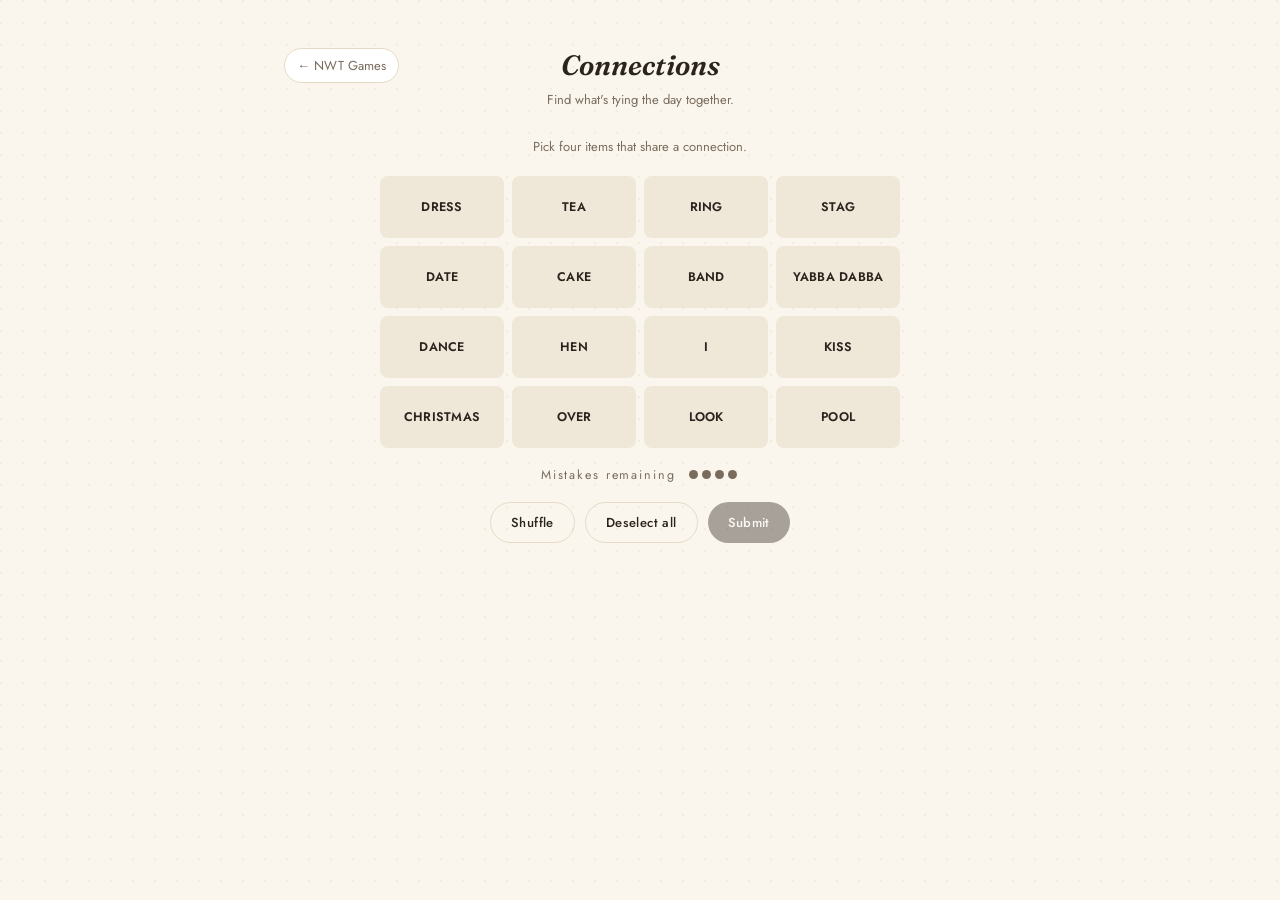
==== connections.html @ b5758e6f "Add files via upload" ====
<!DOCTYPE html>
<html lang="en">
<head>
<meta charset="UTF-8">
<meta name="viewport" content="width=device-width, initial-scale=1.0">
<title>Connections — NWT Games</title>
<link rel="stylesheet" href="styles.css">
</head>
<body>

<div class="confetti"></div>

<div class="wrap">

  <div class="game-header">
    <a class="back-link" href="index.html">&larr; NWT Games</a>
    <h1 class="game-title">Connections</h1>
  </div>
  <p class="game-sub">Find what's tying the day together.</p>
  <p class="conn-instructions">Pick four items that share a connection.</p>

  <div id="solvedGroups"></div>
  <div class="conn-grid" id="grid"></div>

  <div class="mistakes" id="mistakes"></div>

  <div class="conn-controls">
    <button class="pill-btn ghost" id="shuffleBtn">Shuffle</button>
    <button class="pill-btn ghost" id="deselectBtn">Deselect all</button>
    <button class="pill-btn" id="submitBtn">Submit</button>
  </div>

</div>

<div class="toast" id="toast"></div>

<script src="confetti.js"></script>
<script>
const CATEGORIES = [
  { key:'y', name:'Things that follow "Wedding ___"', words:['RING','DRESS','CAKE','BAND'] },
  { key:'g', name:'Can precede "Party"',               words:['HEN','CHRISTMAS','TEA','POOL'] },
  { key:'b', name:'Things that follow "First"',        words:['DANCE','LOOK','KISS','DATE'] },
  { key:'p', name:'Things that precede "Do"',          words:['OVER','STAG','I','YABBA DABBA'] },
];
const MAX_MISTAKES = 4;

let allWords = [];
CATEGORIES.forEach(cat=>{
  cat.words.forEach(w=> allWords.push({ word:w, cat:cat.key }));
});

let order = [...allWords];
let selected = [];
let solved = [];
let mistakesUsed = 0;
let locked = false;

const grid = document.getElementById('grid');
const solvedGroupsEl = document.getElementById('solvedGroups');
const mistakesEl = document.getElementById('mistakes');
const toastEl = document.getElementById('toast');
const submitBtn = document.getElementById('submitBtn');

function shuffle(arr){
  const a = [...arr];
  for(let i=a.length-1;i>0;i--){
    const j = Math.floor(Math.random()*(i+1));
    [a[i],a[j]] = [a[j],a[i]];
  }
  return a;
}

function showToast(msg){
  toastEl.textContent = msg;
  toastEl.classList.add('show');
  setTimeout(()=>toastEl.classList.remove('show'), 1300);
}

function render(){
  grid.innerHTML = '';
  const remaining = order.filter(item => !solved.includes(item.cat));
  remaining.forEach(item=>{
    const cell = document.createElement('button');
    cell.className = 'conn-cell';
    cell.textContent = item.word;
    if(selected.includes(item.word)) cell.classList.add('selected');
    cell.addEventListener('click', ()=> toggleSelect(item.word));
    grid.appendChild(cell);
  });

  solvedGroupsEl.innerHTML = '';
  solved.forEach(catKey=>{
    const cat = CATEGORIES.find(c=>c.key===catKey);
    const div = document.createElement('div');
    div.className = 'solved-group ' + catKey;
    div.innerHTML = `<div class="g-title">${cat.name}</div><div class="g-items">${cat.words.join(' · ')}</div>`;
    solvedGroupsEl.appendChild(div);
  });

  mistakesEl.innerHTML = 'Mistakes remaining&nbsp; ' +
    Array.from({length:MAX_MISTAKES}).map((_,i)=>
      `<span class="dot${i < mistakesUsed ? ' used' : ''}"></span>`
    ).join('');

  submitBtn.disabled = selected.length !== 4;

  if(solved.length === CATEGORIES.length){
    submitBtn.disabled = true;
    setTimeout(()=>showToast("Solved! You two really do belong together 🥂"), 300);
  }
}

function toggleSelect(word){
  if(locked) return;
  if(selected.includes(word)){
    selected = selected.filter(w=>w!==word);
  } else {
    if(selected.length >= 4) return;
    selected.push(word);
  }
  render();
}

function submitGuess(){
  if(selected.length !== 4 || locked) return;
  locked = true;

  const cats = selected.map(w => allWords.find(a=>a.word===w).cat);
  const allSame = cats.every(c => c === cats[0]);

  if(allSame){
    solved.push(cats[0]);
    selected = [];
    locked = false;
    render();
  } else {
    // count how close: same-category overlap
    const counts = {};
    cats.forEach(c => counts[c] = (counts[c]||0) + 1);
    const maxCount = Math.max(...Object.values(counts));

    document.querySelectorAll('.conn-cell.selected').forEach(el=>el.classList.add('shake'));
    mistakesUsed++;

    setTimeout(()=>{
      document.querySelectorAll('.conn-cell.selected').forEach(el=>el.classList.remove('shake'));
      if(maxCount === 3) showToast('One away…');
      locked = false;

      if(mistakesUsed >= MAX_MISTAKES){
        // reveal remaining groups
        CATEGORIES.forEach(c=>{ if(!solved.includes(c.key)) solved.push(c.key); });
        selected = [];
        render();
        setTimeout(()=>showToast('Out of guesses — here\'s the full list'), 300);
      } else {
        render();
      }
    }, 420);
  }
}

document.getElementById('submitBtn').addEventListener('click', submitGuess);
document.getElementById('deselectBtn').addEventListener('click', ()=>{ selected = []; render(); });
document.getElementById('shuffleBtn').addEventListener('click', ()=>{
  order = shuffle(order);
  render();
});

order = shuffle(order);
render();
</script>
</body>
</html>
---- styles.css ----
/* ============================================================
   NWT GAMES — shared design system
   Newly Wed Times, styled like a kept wedding invitation:
   ivory stock, foil-gold rule work, a wax-seal badge per game,
   restrained confetti drift as the one animated flourish.
   ============================================================ */

@import url('https://fonts.googleapis.com/css2?family=Fraunces:ital,opsz,wght@0,9..144,400;0,9..144,600;1,9..144,500;1,9..144,600&family=Jost:wght@400;500;600&family=JetBrains+Mono:wght@500;700&display=swap');

:root{
  --ivory:      #FBF6ED;
  --paper:      #FFFFFF;
  --ink:        #2B231D;
  --ink-soft:   #7A6C5D;
  --rule:       #E4D9C6;

  --rose:       #C1707E;
  --rose-deep:  #9C4A58;
  --gold:       #AE8A4E;
  --gold-soft:  #E8D9B8;

  --cat-yellow: #C79A2E;
  --cat-yellow-bg: #FBF0D6;
  --cat-green:  #6E8B5E;
  --cat-green-bg:  #E7EFDF;
  --cat-blue:   #5C7C9C;
  --cat-blue-bg:   #E1EAF1;
  --cat-purple: #8A6389;
  --cat-purple-bg: #EEE1EC;

  --radius: 14px;
  --shadow: 0 1px 2px rgba(43,35,29,0.06), 0 8px 24px rgba(43,35,29,0.07);
}

*{ box-sizing:border-box; }
html,body{ margin:0; padding:0; }

body{
  background:var(--ivory);
  color:var(--ink);
  font-family:'Jost',sans-serif;
  min-height:100vh;
  position:relative;
  overflow-x:hidden;
}

/* faint linen texture so the ivory doesn't read flat */
body::before{
  content:"";
  position:fixed; inset:0;
  background-image:
    radial-gradient(circle at 1px 1px, rgba(174,138,78,0.10) 1px, transparent 0);
  background-size:22px 22px;
  pointer-events:none;
  z-index:0;
}

a{ color:inherit; }

/* ---------- confetti drift (signature ambient motion) ---------- */
.confetti{
  position:fixed; inset:0; pointer-events:none; z-index:1; overflow:hidden;
}
.confetti span{
  position:absolute; top:-5%;
  width:7px; height:11px;
  opacity:0.55;
  animation:drift linear infinite;
  border-radius:1px;
}
@keyframes drift{
  to{ transform:translateY(112vh) rotate(200deg); }
}
@media (prefers-reduced-motion: reduce){
  .confetti{ display:none; }
}

/* ---------- shell ---------- */
.wrap{
  position:relative; z-index:2;
  max-width:760px;
  margin:0 auto;
  padding:48px 24px 80px;
}

.eyebrow{
  font-family:'Jost',sans-serif;
  font-size:12px;
  letter-spacing:0.22em;
  text-transform:uppercase;
  color:var(--rose-deep);
  text-align:center;
  margin:0 0 14px;
}

.masthead{
  text-align:center;
  font-family:'Fraunces',serif;
  font-style:italic;
  font-weight:600;
  font-size:clamp(40px,9vw,64px);
  line-height:1.02;
  margin:0;
  letter-spacing:-0.01em;
}

.masthead .amp{ color:var(--rose); font-style:italic; }

.subhead{
  text-align:center;
  font-family:'Jost',sans-serif;
  font-size:14px;
  color:var(--ink-soft);
  margin:14px 0 0;
  letter-spacing:0.04em;
}

.rule{
  border:none;
  border-top:1px solid var(--rule);
  margin:34px auto;
  max-width:420px;
  position:relative;
}
.rule::after{
  content:"✦";
  position:absolute; left:50%; top:50%;
  transform:translate(-50%,-50%);
  background:var(--ivory);
  color:var(--gold);
  padding:0 12px;
  font-size:12px;
}

/* ---------- tile grid (landing) ---------- */
.tile-grid{
  display:grid;
  grid-template-columns:repeat(3,1fr);
  gap:20px;
  margin-top:36px;
}
@media (max-width:640px){
  .tile-grid{ grid-template-columns:1fr; }
}

.tile{
  background:var(--paper);
  border:1px solid var(--rule);
  border-radius:var(--radius);
  box-shadow:var(--shadow);
  padding:28px 20px 22px;
  text-align:center;
  text-decoration:none;
  color:var(--ink);
  display:flex;
  flex-direction:column;
  align-items:center;
  gap:10px;
  transition:transform .18s ease, box-shadow .18s ease;
  position:relative;
}
.tile:hover{
  transform:translateY(-4px);
  box-shadow:0 4px 6px rgba(43,35,29,0.08), 0 16px 32px rgba(43,35,29,0.11);
}
.tile:focus-visible{
  outline:3px solid var(--rose);
  outline-offset:3px;
}

.seal{
  width:56px; height:56px;
  border-radius:50%;
  display:flex; align-items:center; justify-content:center;
  background:radial-gradient(circle at 32% 30%, #D98494, var(--rose-deep) 78%);
  box-shadow:inset 0 -3px 6px rgba(0,0,0,0.18), 0 3px 8px rgba(156,74,88,0.35);
  color:#fff;
}
.seal svg{ width:26px; height:26px; }

.tile h2{
  font-family:'Fraunces',serif;
  font-weight:600;
  font-size:21px;
  margin:2px 0 0;
}
.tile p{
  font-size:12.5px;
  color:var(--ink-soft);
  margin:0;
  letter-spacing:0.02em;
}
.tile .tag{
  margin-top:6px;
  font-family:'JetBrains Mono',monospace;
  font-size:10px;
  letter-spacing:0.08em;
  color:var(--gold);
  text-transform:uppercase;
}

footer.foot{
  text-align:center;
  margin-top:56px;
  font-family:'Fraunces',serif;
  font-style:italic;
  color:var(--ink-soft);
  font-size:14px;
}

/* ---------- game chrome (shared by game pages) ---------- */
.game-header{
  display:flex;
  align-items:center;
  justify-content:center;
  position:relative;
  margin-bottom:8px;
}
.back-link{
  position:absolute; left:0;
  font-family:'Jost',sans-serif;
  font-size:13px;
  color:var(--ink-soft);
  text-decoration:none;
  border:1px solid var(--rule);
  background:var(--paper);
  padding:7px 12px;
  border-radius:20px;
  display:inline-flex;
  align-items:center;
  gap:6px;
}
.back-link:hover{ border-color:var(--rose); color:var(--rose-deep); }

.game-title{
  font-family:'Fraunces',serif;
  font-style:italic;
  font-weight:600;
  font-size:28px;
  text-align:center;
  margin:0;
}

.game-sub{
  text-align:center;
  color:var(--ink-soft);
  font-size:13px;
  margin:6px 0 28px;
}

.pill-btn{
  font-family:'Jost',sans-serif;
  font-weight:500;
  font-size:13px;
  letter-spacing:0.03em;
  background:var(--ink);
  color:#fff;
  border:none;
  border-radius:24px;
  padding:10px 20px;
  cursor:pointer;
  transition:background .15s ease, transform .1s ease;
}
.pill-btn:hover{ background:var(--rose-deep); }
.pill-btn:active{ transform:scale(0.97); }
.pill-btn:disabled{ opacity:0.4; cursor:default; }
.pill-btn.ghost{
  background:transparent;
  color:var(--ink);
  border:1px solid var(--rule);
}
.pill-btn.ghost:hover{ background:var(--paper); border-color:var(--rose); color:var(--rose-deep); }

.toast{
  position:fixed;
  top:22px; left:50%;
  transform:translateX(-50%) translateY(-16px);
  background:var(--ink);
  color:#fff;
  font-family:'Jost',sans-serif;
  font-size:13.5px;
  padding:10px 18px;
  border-radius:8px;
  opacity:0;
  pointer-events:none;
  transition:opacity .2s ease, transform .2s ease;
  z-index:50;
  box-shadow:var(--shadow);
}
.toast.show{ opacity:1; transform:translateX(-50%) translateY(0); }

/* ---------- WORDLE ---------- */
.wordle-board{
  display:grid;
  grid-template-rows:repeat(6,1fr);
  gap:6px;
  max-width:330px;
  margin:0 auto 26px;
}
.wordle-row{
  display:grid;
  grid-template-columns:repeat(5,1fr);
  gap:6px;
}
.wordle-cell{
  aspect-ratio:1;
  border:2px solid var(--rule);
  background:var(--paper);
  display:flex; align-items:center; justify-content:center;
  font-family:'JetBrains Mono',monospace;
  font-weight:700;
  font-size:26px;
  text-transform:uppercase;
  color:var(--ink);
  border-radius:6px;
  transition:transform .12s ease;
}
.wordle-cell.filled{ border-color:#B8A98F; }
.wordle-cell.pop{ transform:scale(1.06); }
.wordle-cell.correct{ background:var(--cat-green); border-color:var(--cat-green); color:#fff; }
.wordle-cell.present{ background:var(--cat-yellow); border-color:var(--cat-yellow); color:#fff; }
.wordle-cell.absent{ background:#9C9186; border-color:#9C9186; color:#fff; }
.wordle-cell.flip{ animation:flip .5s ease forwards; }
@keyframes flip{
  0%{ transform:rotateX(0); }
  50%{ transform:rotateX(90deg); }
  51%{ transform:rotateX(90deg); }
  100%{ transform:rotateX(0); }
}

.keyboard{
  max-width:480px;
  margin:0 auto;
  display:flex;
  flex-direction:column;
  gap:8px;
}
.key-row{ display:flex; gap:6px; justify-content:center; }
.key{
  font-family:'Jost',sans-serif;
  font-weight:600;
  font-size:13px;
  border:none;
  background:#E4DACB;
  color:var(--ink);
  border-radius:6px;
  height:46px;
  min-width:32px;
  flex:1;
  display:flex; align-items:center; justify-content:center;
  cursor:pointer;
  transition:background .12s ease;
  text-transform:uppercase;
}
.key:hover{ background:#D9CCB6; }
.key.wide{ flex:1.6; font-size:11px; }
.key.correct{ background:var(--cat-green); color:#fff; }
.key.present{ background:var(--cat-yellow); color:#fff; }
.key.absent{ background:#9C9186; color:#fff; }

/* ---------- CONNECTIONS ---------- */
.conn-instructions{
  text-align:center;
  font-size:13px;
  color:var(--ink-soft);
  margin-bottom:20px;
}
.conn-grid{
  display:grid;
  grid-template-columns:repeat(4,1fr);
  gap:8px;
  max-width:520px;
  margin:0 auto 18px;
}
.conn-cell{
  aspect-ratio:2/1;
  background:#EFE7D8;
  border:none;
  border-radius:8px;
  font-family:'Jost',sans-serif;
  font-weight:600;
  font-size:12.5px;
  letter-spacing:0.02em;
  text-transform:uppercase;
  color:var(--ink);
  display:flex; align-items:center; justify-content:center;
  text-align:center;
  padding:6px;
  cursor:pointer;
  transition:transform .1s ease, background .15s ease;
  user-select:none;
}
.conn-cell:hover{ background:#E4D8C1; }
.conn-cell.selected{ background:var(--ink); color:#fff; transform:scale(0.97); }
.conn-cell.solved-y{ background:var(--cat-yellow-bg); color:var(--cat-yellow); }
.conn-cell.solved-g{ background:var(--cat-green-bg); color:var(--cat-green); }
.conn-cell.solved-b{ background:var(--cat-blue-bg); color:var(--cat-blue); }
.conn-cell.solved-p{ background:var(--cat-purple-bg); color:var(--cat-purple); }
.conn-cell.shake{ animation:shake .4s ease; }
@keyframes shake{
  20%{ transform:translateX(-6px); } 40%{ transform:translateX(6px); }
  60%{ transform:translateX(-4px); } 80%{ transform:translateX(4px); }
}

.solved-group{
  max-width:520px;
  margin:0 auto 8px;
  border-radius:8px;
  padding:14px 16px;
  text-align:center;
  animation:reveal .3s ease;
}
@keyframes reveal{ from{ opacity:0; transform:translateY(-6px);} to{ opacity:1; transform:translateY(0);} }
.solved-group.y{ background:var(--cat-yellow-bg); color:var(--cat-yellow); }
.solved-group.g{ background:var(--cat-green-bg); color:var(--cat-green); }
.solved-group.b{ background:var(--cat-blue-bg); color:var(--cat-blue); }
.solved-group.p{ background:var(--cat-purple-bg); color:var(--cat-purple); }
.solved-group .g-title{ font-weight:700; font-size:13px; letter-spacing:0.02em; text-transform:uppercase; }
.solved-group .g-items{ font-size:12.5px; margin-top:2px; }

.conn-controls{
  display:flex; gap:10px; justify-content:center; margin-top:18px;
}
.mistakes{
  text-align:center;
  font-size:12.5px;
  color:var(--ink-soft);
  margin-top:14px;
  letter-spacing:0.15em;
}
.mistakes .dot{ display:inline-block; width:9px; height:9px; border-radius:50%; background:var(--ink-soft); margin:0 2px; }
.mistakes .dot.used{ background:var(--rose); }

/* ---------- MINI CROSSWORD ---------- */
.xw-layout{ display:flex; gap:24px; align-items:flex-start; justify-content:center; flex-wrap:wrap; }
.xw-board{
  display:grid;
  gap:2px;
  background:var(--ink);
  padding:2px;
  border-radius:4px;
}
.xw-cell{
  width:52px; height:52px;
  background:var(--paper);
  position:relative;
  display:flex; align-items:center; justify-content:center;
}
.xw-cell.block{ background:var(--ink); }
.xw-cell input{
  width:100%; height:100%;
  border:none; background:transparent;
  text-align:center;
  font-family:'JetBrains Mono',monospace;
  font-weight:700;
  font-size:22px;
  text-transform:uppercase;
  color:var(--ink);
  outline:none;
}
.xw-cell input:focus{ background:var(--gold-soft); }
.xw-cell.active-word input{ background:#F6EEDC; }
.xw-num{
  position:absolute; top:2px; left:4px;
  font-family:'Jost',sans-serif;
  font-size:9px;
  color:var(--ink-soft);
  font-weight:600;
}
.xw-clues{ min-width:220px; max-width:280px; }
.xw-clues h3{
  font-family:'Fraunces',serif;
  font-style:italic;
  font-size:16px;
  margin:0 0 8px;
  color:var(--rose-deep);
}
.xw-clue-list{ list-style:none; margin:0 0 20px; padding:0; }
.xw-clue-list li{
  font-size:13px;
  padding:6px 8px;
  border-radius:6px;
  cursor:pointer;
  color:var(--ink-soft);
}
.xw-clue-list li.active{ background:var(--gold-soft); color:var(--ink); font-weight:600; }
.xw-clue-list li:hover{ background:#F1E8D5; }

@media (max-width:520px){
  .xw-cell{ width:44px; height:44px; }
  .xw-cell input{ font-size:18px; }
}
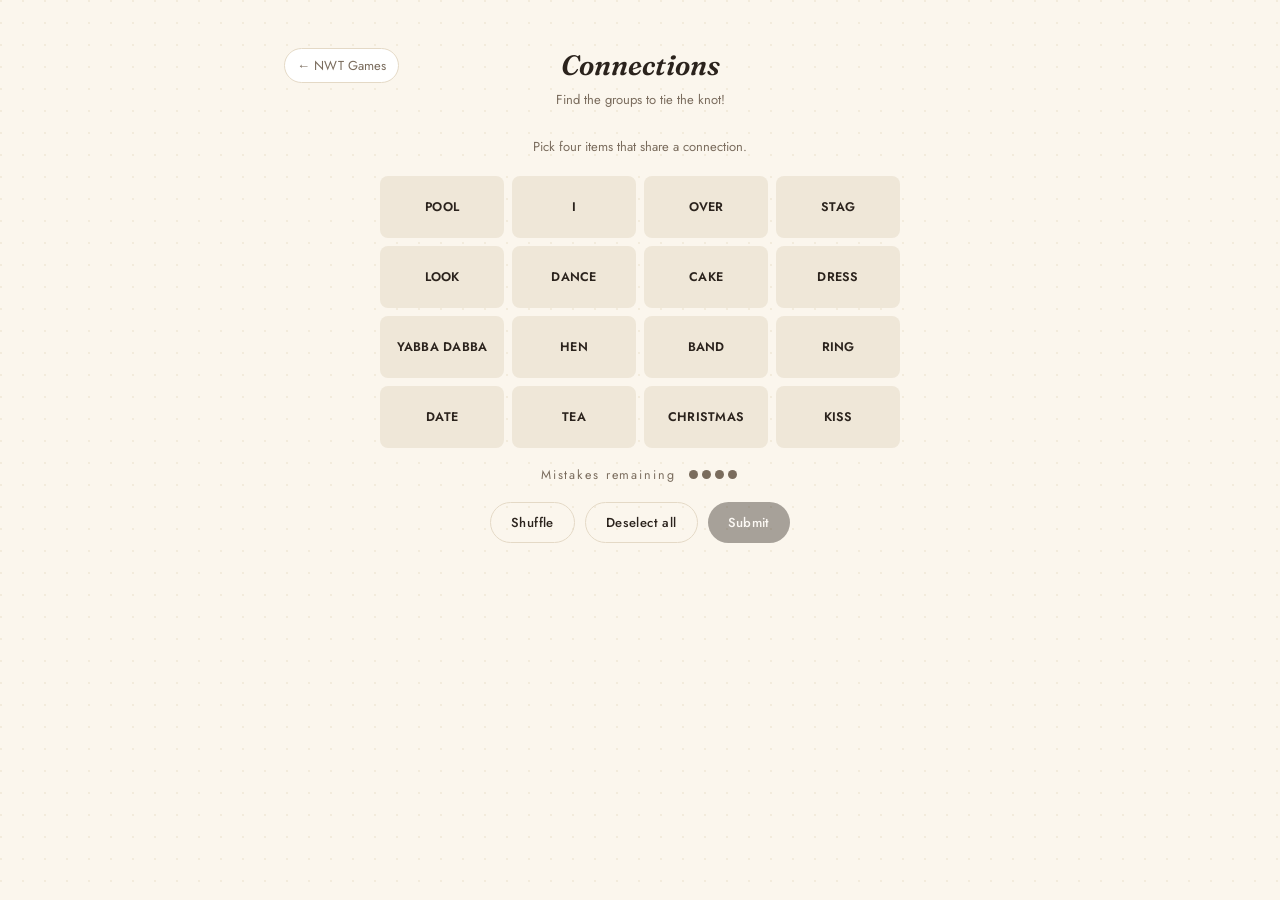
==== commit cf607782: "Add files via upload" ====
--- a/connections.html
+++ b/connections.html
@@ -16,7 +16,7 @@
     <a class="back-link" href="index.html">&larr; NWT Games</a>
     <h1 class="game-title">Connections</h1>
   </div>
-  <p class="game-sub">Find what's tying the day together.</p>
+  <p class="game-sub">Find the groups to tie the knot!</p>
   <p class="conn-instructions">Pick four items that share a connection.</p>
 
   <div id="solvedGroups"></div>
--- a/styles.css
+++ b/styles.css
@@ -490,3 +490,154 @@
   .xw-cell{ width:44px; height:44px; }
   .xw-cell input{ font-size:18px; }
 }
+
+/* ---------- restart / new-word control ---------- */
+/* Deliberately distinct from .pill-btn so it can never be mistaken
+   for the on-screen Enter key: outlined, rose-toned, its own row. */
+.restart-row{
+  display:flex; justify-content:center;
+  margin-top:26px;
+  padding-top:20px;
+  border-top:1px solid var(--rule);
+}
+.restart-btn{
+  font-family:'Jost',sans-serif;
+  font-weight:600;
+  font-size:13px;
+  letter-spacing:0.03em;
+  background:var(--paper);
+  color:var(--rose-deep);
+  border:1.5px solid var(--rose);
+  border-radius:24px;
+  padding:10px 22px;
+  cursor:pointer;
+  display:inline-flex;
+  align-items:center;
+  gap:7px;
+  transition:background .15s ease, transform .1s ease;
+}
+.restart-btn:hover{ background:var(--rose); color:#fff; }
+.restart-btn:active{ transform:scale(0.97); }
+
+/* ---------- win modal ---------- */
+.modal-overlay{
+  position:fixed; inset:0;
+  background:rgba(43,35,29,0.45);
+  display:flex; align-items:center; justify-content:center;
+  z-index:60;
+  opacity:0; pointer-events:none;
+  transition:opacity .25s ease;
+  padding:20px;
+}
+.modal-overlay.show{ opacity:1; pointer-events:auto; }
+
+.win-modal{
+  background:var(--paper);
+  border-radius:18px;
+  padding:34px 30px 28px;
+  max-width:360px;
+  width:100%;
+  text-align:center;
+  box-shadow:0 20px 60px rgba(43,35,29,0.35);
+  transform:scale(0.85) translateY(10px);
+  transition:transform .3s cubic-bezier(.34,1.56,.64,1);
+}
+.modal-overlay.show .win-modal{ transform:scale(1) translateY(0); }
+
+.win-seal{
+  width:64px; height:64px;
+  margin:0 auto 14px;
+  border-radius:50%;
+  display:flex; align-items:center; justify-content:center;
+  background:radial-gradient(circle at 32% 30%, #D98494, var(--rose-deep) 78%);
+  box-shadow:inset 0 -3px 6px rgba(0,0,0,0.18), 0 4px 12px rgba(156,74,88,0.4);
+}
+.win-seal svg{ width:30px; height:30px; }
+.win-seal.hidden{ display:none; }
+.win-modal h2{
+  font-family:'Fraunces',serif;
+  font-style:italic;
+  font-weight:600;
+  font-size:26px;
+  margin:0 0 6px;
+}
+.win-modal p{
+  font-size:13.5px;
+  color:var(--ink-soft);
+  margin:0 0 22px;
+}
+.win-emoji-grid{
+  font-size:20px;
+  line-height:1.35;
+  letter-spacing:2px;
+  margin-bottom:20px;
+  user-select:all;
+  white-space:pre-line;
+}
+.share-line{
+  font-family:'Fraunces',serif;
+  font-style:italic;
+  font-size:14px;
+  color:var(--rose-deep);
+  line-height:1.4;
+  margin:0 0 18px;
+  padding:0 4px;
+}
+
+.share-row{
+  display:flex; flex-direction:column; gap:9px;
+}
+.share-btn{
+  font-family:'Jost',sans-serif;
+  font-weight:600;
+  font-size:13.5px;
+  border-radius:24px;
+  padding:11px 18px;
+  cursor:pointer;
+  border:none;
+  display:flex; align-items:center; justify-content:center; gap:8px;
+  transition:transform .1s ease, filter .15s ease;
+}
+.share-btn:active{ transform:scale(0.97); }
+.share-btn:hover{ filter:brightness(0.94); }
+.share-btn.whatsapp{ background:#3FA34D; color:#fff; }
+.share-btn.native{ background:var(--ink); color:#fff; }
+.share-btn.copy{ background:transparent; color:var(--ink); border:1px solid var(--rule); }
+
+.play-again-btn{
+  margin-top:6px;
+  font-family:'Jost',sans-serif;
+  font-weight:600;
+  font-size:13.5px;
+  letter-spacing:0.03em;
+  background:var(--ink);
+  color:#fff;
+  border:none;
+  border-radius:24px;
+  padding:11px 24px;
+  cursor:pointer;
+  display:inline-flex;
+  align-items:center;
+  gap:7px;
+  transition:background .15s ease, transform .1s ease;
+}
+.play-again-btn:hover{ background:var(--rose-deep); }
+.play-again-btn:active{ transform:scale(0.97); }
+
+/* ---------- confetti burst (on win) ---------- */
+.burst-piece{
+  position:fixed;
+  top:-10px;
+  width:8px; height:14px;
+  z-index:70;
+  pointer-events:none;
+  animation:burst-fall var(--dur) ease-in forwards;
+  animation-delay:var(--delay);
+}
+@keyframes burst-fall{
+  0%{ transform:translate(0,0) rotate(0deg); opacity:1; }
+  100%{ transform:translate(var(--x), 105vh) rotate(var(--rot)); opacity:0.9; }
+}
+@media (prefers-reduced-motion: reduce){
+  .burst-piece{ display:none; }
+}
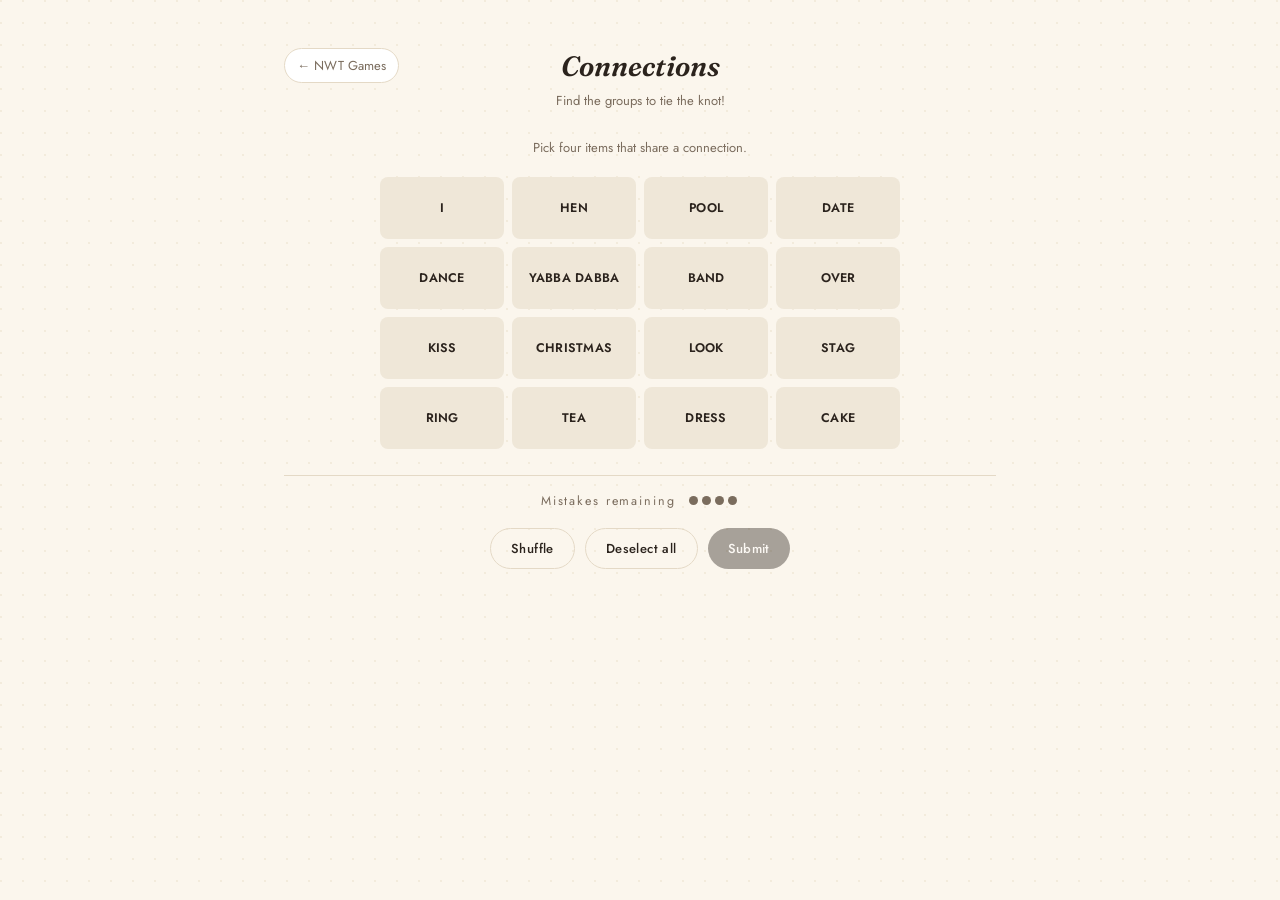
==== commit b38e8616: "Add files via upload" ====
--- a/connections.html
+++ b/connections.html
@@ -2,7 +2,7 @@
 <html lang="en">
 <head>
 <meta charset="UTF-8">
-<meta name="viewport" content="width=device-width, initial-scale=1.0">
+<meta name="viewport" content="width=device-width, initial-scale=1.0, maximum-scale=1.0, user-scalable=no">
 <title>Connections — NWT Games</title>
 <link rel="stylesheet" href="styles.css">
 </head>
@@ -15,6 +15,7 @@
   <div class="game-header">
     <a class="back-link" href="index.html">&larr; NWT Games</a>
     <h1 class="game-title">Connections</h1>
+    <span class="header-spacer back-link">&larr; NWT Games</span>
   </div>
   <p class="game-sub">Find the groups to tie the knot!</p>
   <p class="conn-instructions">Pick four items that share a connection.</p>
@@ -34,7 +35,37 @@
 
 <div class="toast" id="toast"></div>
 
+<!-- Win / finish modal -->
+<div class="modal-overlay" id="modalOverlay">
+  <div class="win-modal">
+    <div class="win-seal" id="winSeal">
+      <svg viewBox="0 0 24 24" fill="none" xmlns="http://www.w3.org/2000/svg">
+        <path d="M12 2c.6 3.6 2.4 5.4 6 6-3.6.6-5.4 2.4-6 6-.6-3.6-2.4-5.4-6-6 3.6-.6 5.4-2.4 6-6Z" fill="#fff"/>
+        <path d="M19 15c.3 1.8 1.2 2.7 3 3-1.8.3-2.7 1.2-3 3-.3-1.8-1.2-2.7-3-3 1.8-.3 2.7-1.2 3-3Z" fill="#fff" opacity="0.85"/>
+      </svg>
+    </div>
+    <h2 id="winTitle">Cheers!</h2>
+    <p id="winSub">Solved with <span id="winMistakeCount">0</span> mistakes.</p>
+    <p class="share-line" id="shareLine">&ldquo;We connected the dots at The Bennett Wedding!&rdquo;</p>
+    <div class="win-emoji-grid" id="winEmojiGrid"></div>
+    <div class="share-row" id="shareRow">
+      <button class="share-btn whatsapp" id="shareWhatsapp">
+        <svg width="16" height="16" viewBox="0 0 24 24" fill="currentColor"><path d="M12.04 2C6.58 2 2.13 6.45 2.13 11.91c0 1.75.46 3.45 1.32 4.95L2.05 22l5.25-1.38a9.87 9.87 0 0 0 4.74 1.21h.01c5.46 0 9.9-4.45 9.9-9.91C21.96 6.45 17.5 2 12.04 2Z"/></svg>
+        Share on WhatsApp
+      </button>
+      <button class="share-btn native" id="shareNative">
+        &#128241; Share
+      </button>
+      <button class="share-btn copy" id="shareCopy">
+        Copy message
+      </button>
+    </div>
+    <button class="play-again-btn" id="playAgainBtn">&#8635; Play again</button>
+  </div>
+</div>
+
 <script src="confetti.js"></script>
+<script src="haptics.js"></script>
 <script>
 const CATEGORIES = [
   { key:'y', name:'Things that follow "Wedding ___"', words:['RING','DRESS','CAKE','BAND'] },
@@ -43,6 +74,7 @@
   { key:'p', name:'Things that precede "Do"',          words:['OVER','STAG','I','YABBA DABBA'] },
 ];
 const MAX_MISTAKES = 4;
+const EMOJI = { y:'🟨', g:'🟩', b:'🟦', p:'🟪' };
 
 let allWords = [];
 CATEGORIES.forEach(cat=>{
@@ -54,6 +86,7 @@
 let solved = [];
 let mistakesUsed = 0;
 let locked = false;
+let guessLog = []; // array of cat-key arrays, one per submitted attempt, for the share grid
 
 const grid = document.getElementById('grid');
 const solvedGroupsEl = document.getElementById('solvedGroups');
@@ -106,12 +139,12 @@
 
   if(solved.length === CATEGORIES.length){
     submitBtn.disabled = true;
-    setTimeout(()=>showToast("Solved! You two really do belong together 🥂"), 300);
   }
 }
 
 function toggleSelect(word){
   if(locked) return;
+  haptic(6);
   if(selected.includes(word)){
     selected = selected.filter(w=>w!==word);
   } else {
@@ -126,21 +159,30 @@
   locked = true;
 
   const cats = selected.map(w => allWords.find(a=>a.word===w).cat);
+  guessLog.push(cats);
   const allSame = cats.every(c => c === cats[0]);
 
   if(allSame){
+    haptic([10,30,10]);
     solved.push(cats[0]);
     selected = [];
     locked = false;
     render();
+
+    if(solved.length === CATEGORIES.length){
+      setTimeout(()=>{
+        launchConfettiBurst();
+        openModal(true);
+      }, 500);
+    }
   } else {
-    // count how close: same-category overlap
     const counts = {};
     cats.forEach(c => counts[c] = (counts[c]||0) + 1);
     const maxCount = Math.max(...Object.values(counts));
 
     document.querySelectorAll('.conn-cell.selected').forEach(el=>el.classList.add('shake'));
     mistakesUsed++;
+    haptic(15);
 
     setTimeout(()=>{
       document.querySelectorAll('.conn-cell.selected').forEach(el=>el.classList.remove('shake'));
@@ -148,11 +190,10 @@
       locked = false;
 
       if(mistakesUsed >= MAX_MISTAKES){
-        // reveal remaining groups
         CATEGORIES.forEach(c=>{ if(!solved.includes(c.key)) solved.push(c.key); });
         selected = [];
         render();
-        setTimeout(()=>showToast('Out of guesses — here\'s the full list'), 300);
+        setTimeout(()=> openModal(false), 400);
       } else {
         render();
       }
@@ -167,6 +208,90 @@
   render();
 });
 
+/* ---------------- win / lose modal + share ---------------- */
+const modalOverlay = document.getElementById('modalOverlay');
+const winSeal = document.getElementById('winSeal');
+const winTitle = document.getElementById('winTitle');
+const winSub = document.getElementById('winSub');
+const winMistakeCount = document.getElementById('winMistakeCount');
+const shareLine = document.getElementById('shareLine');
+const shareRow = document.getElementById('shareRow');
+const winEmojiGrid = document.getElementById('winEmojiGrid');
+
+function buildEmojiGrid(){
+  return guessLog.map(row => row.map(c => EMOJI[c]).join('')).join('\n');
+}
+
+function openModal(won){
+  winEmojiGrid.textContent = buildEmojiGrid();
+  if(won){
+    winSeal.classList.remove('hidden');
+    winTitle.textContent = 'Cheers! 🥂';
+    winMistakeCount.textContent = mistakesUsed;
+    winSub.textContent = `Solved with ${mistakesUsed} mistake${mistakesUsed===1?'':'s'}.`;
+    shareLine.style.display = '';
+    shareRow.style.display = '';
+  } else {
+    winSeal.classList.add('hidden');
+    winTitle.textContent = 'So close!';
+    winSub.textContent = "Out of guesses — here's the full list above.";
+    shareLine.style.display = 'none';
+    shareRow.style.display = 'none';
+  }
+  modalOverlay.classList.add('show');
+}
+function closeModal(){ modalOverlay.classList.remove('show'); }
+
+document.getElementById('playAgainBtn').addEventListener('click', ()=>{
+  closeModal();
+  selected = [];
+  solved = [];
+  mistakesUsed = 0;
+  guessLog = [];
+  locked = false;
+  order = shuffle(allWords);
+  render();
+});
+modalOverlay.addEventListener('click', (e)=>{ if(e.target === modalOverlay) closeModal(); });
+
+function shareText(){
+  return `${shareLine.textContent.replace(/[""]/g,'')}\n\n${buildEmojiGrid()}`;
+}
+document.getElementById('shareWhatsapp').addEventListener('click', ()=>{
+  window.open('https://wa.me/?text=' + encodeURIComponent(shareText()), '_blank');
+});
+document.getElementById('shareNative').addEventListener('click', async ()=>{
+  if(navigator.share){
+    try{ await navigator.share({ text: shareText() }); } catch(e){}
+  } else { copyToClipboard(); }
+});
+document.getElementById('shareCopy').addEventListener('click', copyToClipboard);
+function copyToClipboard(){
+  navigator.clipboard.writeText(shareText()).then(()=>{
+    showToast('Copied — paste it anywhere!');
+  }).catch(()=>{
+    showToast('Could not copy — try Share instead');
+  });
+}
+
+/* ---------------- confetti burst (reused from Wordle) ---------------- */
+function launchConfettiBurst(){
+  const colors = ['#C1707E', '#AE8A4E', '#6E8B5E', '#8A6389', '#C79A2E'];
+  const count = 60;
+  for(let i=0;i<count;i++){
+    const piece = document.createElement('div');
+    piece.className = 'burst-piece';
+    piece.style.left = (40 + Math.random()*20) + 'vw';
+    piece.style.background = colors[i % colors.length];
+    piece.style.setProperty('--x', (Math.random()*160-80) + 'vw');
+    piece.style.setProperty('--rot', (Math.random()*720-360) + 'deg');
+    piece.style.setProperty('--dur', (1.6 + Math.random()*1.4) + 's');
+    piece.style.setProperty('--delay', (Math.random()*0.3) + 's');
+    document.body.appendChild(piece);
+    setTimeout(()=> piece.remove(), 3200);
+  }
+}
+
 order = shuffle(order);
 render();
 </script>
--- a/styles.css
+++ b/styles.css
@@ -210,14 +210,15 @@
 
 /* ---------- game chrome (shared by game pages) ---------- */
 .game-header{
-  display:flex;
+  display:grid;
+  grid-template-columns: auto 1fr auto;
   align-items:center;
-  justify-content:center;
-  position:relative;
+  gap:10px;
   margin-bottom:8px;
 }
 .back-link{
-  position:absolute; left:0;
+  grid-column:1;
+  justify-self:start;
   font-family:'Jost',sans-serif;
   font-size:13px;
   color:var(--ink-soft);
@@ -229,8 +230,15 @@
   display:inline-flex;
   align-items:center;
   gap:6px;
+  white-space:nowrap;
+  flex-shrink:0;
 }
 .back-link:hover{ border-color:var(--rose); color:var(--rose-deep); }
+.header-spacer{
+  grid-column:3;
+  visibility:hidden;
+  pointer-events:none;
+}
 
 .game-title{
   font-family:'Fraunces',serif;
@@ -425,70 +433,103 @@
   text-align:center;
   font-size:12.5px;
   color:var(--ink-soft);
-  margin-top:14px;
+  margin-top:26px;
+  padding-top:16px;
+  border-top:1px solid var(--rule);
   letter-spacing:0.15em;
 }
 .mistakes .dot{ display:inline-block; width:9px; height:9px; border-radius:50%; background:var(--ink-soft); margin:0 2px; }
 .mistakes .dot.used{ background:var(--rose); }
 
-/* ---------- MINI CROSSWORD ---------- */
-.xw-layout{ display:flex; gap:24px; align-items:flex-start; justify-content:center; flex-wrap:wrap; }
+/* ---------- MINI CROSSWORD (NYT-style: grid + clue bar + keyboard) ---------- */
+.xw-wrap{ max-width:420px; }
+
 .xw-board{
   display:grid;
   gap:2px;
   background:var(--ink);
   padding:2px;
-  border-radius:4px;
+  border-radius:6px;
+  width:min(100%, 340px);
+  aspect-ratio:1;
+  margin:8px auto 14px;
 }
 .xw-cell{
-  width:52px; height:52px;
   background:var(--paper);
   position:relative;
   display:flex; align-items:center; justify-content:center;
-}
-.xw-cell.block{ background:var(--ink); }
-.xw-cell input{
-  width:100%; height:100%;
-  border:none; background:transparent;
-  text-align:center;
+  cursor:pointer;
+  user-select:none;
+}
+.xw-cell.block{ background:var(--ink); cursor:default; }
+.xw-cell .xw-letter{
   font-family:'JetBrains Mono',monospace;
   font-weight:700;
-  font-size:22px;
+  font-size:clamp(16px, 5vw, 24px);
   text-transform:uppercase;
   color:var(--ink);
-  outline:none;
-}
-.xw-cell input:focus{ background:var(--gold-soft); }
-.xw-cell.active-word input{ background:#F6EEDC; }
+  line-height:1;
+}
+.xw-cell.active-word{ background:#F6EEDC; }
+.xw-cell.active-cell{ background:var(--gold-soft); }
+.xw-cell.active-cell .xw-letter{ color:var(--rose-deep); }
 .xw-num{
   position:absolute; top:2px; left:4px;
   font-family:'Jost',sans-serif;
   font-size:9px;
   color:var(--ink-soft);
   font-weight:600;
-}
-.xw-clues{ min-width:220px; max-width:280px; }
-.xw-clues h3{
-  font-family:'Fraunces',serif;
-  font-style:italic;
-  font-size:16px;
-  margin:0 0 8px;
-  color:var(--rose-deep);
-}
-.xw-clue-list{ list-style:none; margin:0 0 20px; padding:0; }
-.xw-clue-list li{
-  font-size:13px;
-  padding:6px 8px;
-  border-radius:6px;
+  pointer-events:none;
+}
+
+/* clue bar — tap the arrows to move between clues */
+.xw-cluebar{
+  display:flex;
+  align-items:center;
+  gap:8px;
+  background:var(--rose);
+  border-radius:10px;
+  padding:10px 6px;
+  margin-bottom:16px;
+  min-height:52px;
+}
+.xw-nav-arrow{
+  flex-shrink:0;
+  width:34px; height:34px;
+  border-radius:50%;
+  border:none;
+  background:rgba(255,255,255,0.25);
+  color:#fff;
+  font-size:19px;
+  line-height:1;
   cursor:pointer;
-  color:var(--ink-soft);
-}
-.xw-clue-list li.active{ background:var(--gold-soft); color:var(--ink); font-weight:600; }
-.xw-clue-list li:hover{ background:#F1E8D5; }
-
-@media (max-width:520px){
-  .xw-cell{ width:44px; height:44px; }
-  .xw-cell input{ font-size:18px; }
+  display:flex; align-items:center; justify-content:center;
+}
+.xw-nav-arrow:hover{ background:rgba(255,255,255,0.4); }
+.xw-nav-arrow:active{ transform:scale(0.92); }
+.xw-clue-text{
+  flex:1;
+  color:#fff;
+  font-family:'Jost',sans-serif;
+  font-size:13.5px;
+  line-height:1.35;
+  text-align:center;
+}
+
+.xw-keyboard{ margin-bottom:16px; }
+
+.xw-toolbar{
+  display:flex; gap:8px; justify-content:center; flex-wrap:wrap;
+}
+.xw-toolbar .pill-btn{ padding:9px 16px; font-size:12.5px; }
+
+@media (max-width:480px){
+  .xw-board{ width:min(100%, 300px); margin:4px auto 12px; }
+  .xw-cluebar{ padding:8px 4px; margin-bottom:12px; min-height:46px; }
+  .xw-nav-arrow{ width:30px; height:30px; font-size:17px; }
+  .xw-clue-text{ font-size:12.5px; }
+  .xw-keyboard{ margin-bottom:12px; }
+  .key{ height:42px; font-size:12px; }
 }
 
 /* ---------- restart / new-word control ---------- */
@@ -641,3 +682,40 @@
 @media (prefers-reduced-motion: reduce){
   .burst-piece{ display:none; }
 }
+
+/* ============================================================
+   MOBILE COMPACTION — tighten spacing so Wordle & Connections
+   fit within a single mobile viewport without scrolling.
+   ============================================================ */
+@media (max-width:480px){
+  .wrap{ padding:20px 14px 28px; }
+  .game-header{ margin-bottom:2px; }
+  .game-title{ font-size:23px; }
+  .game-sub{ margin:4px 0 16px; font-size:12px; }
+  .back-link{ padding:6px 10px; font-size:12px; }
+
+  /* Wordle */
+  .wordle-board{ gap:5px; margin:0 auto 16px; max-width:280px; }
+  .wordle-cell{ font-size:21px; border-width:1.5px; }
+  .keyboard{ gap:6px; }
+  .key-row{ gap:4px; }
+  .key{ height:44px; font-size:12px; min-width:26px; }
+  .restart-row{ margin-top:16px; padding-top:14px; }
+  .restart-btn{ padding:8px 18px; font-size:12.5px; }
+
+  /* Connections */
+  .conn-instructions{ margin-bottom:14px; font-size:12px; }
+  .conn-grid{ gap:6px; margin-bottom:14px; }
+  .conn-cell{ font-size:11px; padding:4px; aspect-ratio:2.3/1; }
+  .solved-group{ padding:10px 12px; margin-bottom:6px; }
+  .solved-group .g-title{ font-size:11.5px; }
+  .solved-group .g-items{ font-size:11.5px; }
+  .conn-controls{ margin-top:14px; gap:8px; flex-wrap:wrap; }
+  .conn-controls .pill-btn{ padding:9px 14px; font-size:12px; }
+  .mistakes{ margin-top:20px; padding-top:14px; }
+}
+
+/* Prevent iOS/Android double-tap and pinch zoom from firing on
+   rapid keyboard taps — belt-and-braces alongside the viewport
+   meta tag's maximum-scale. */
+button, .conn-cell, .xw-cell{ touch-action:manipulation; }
